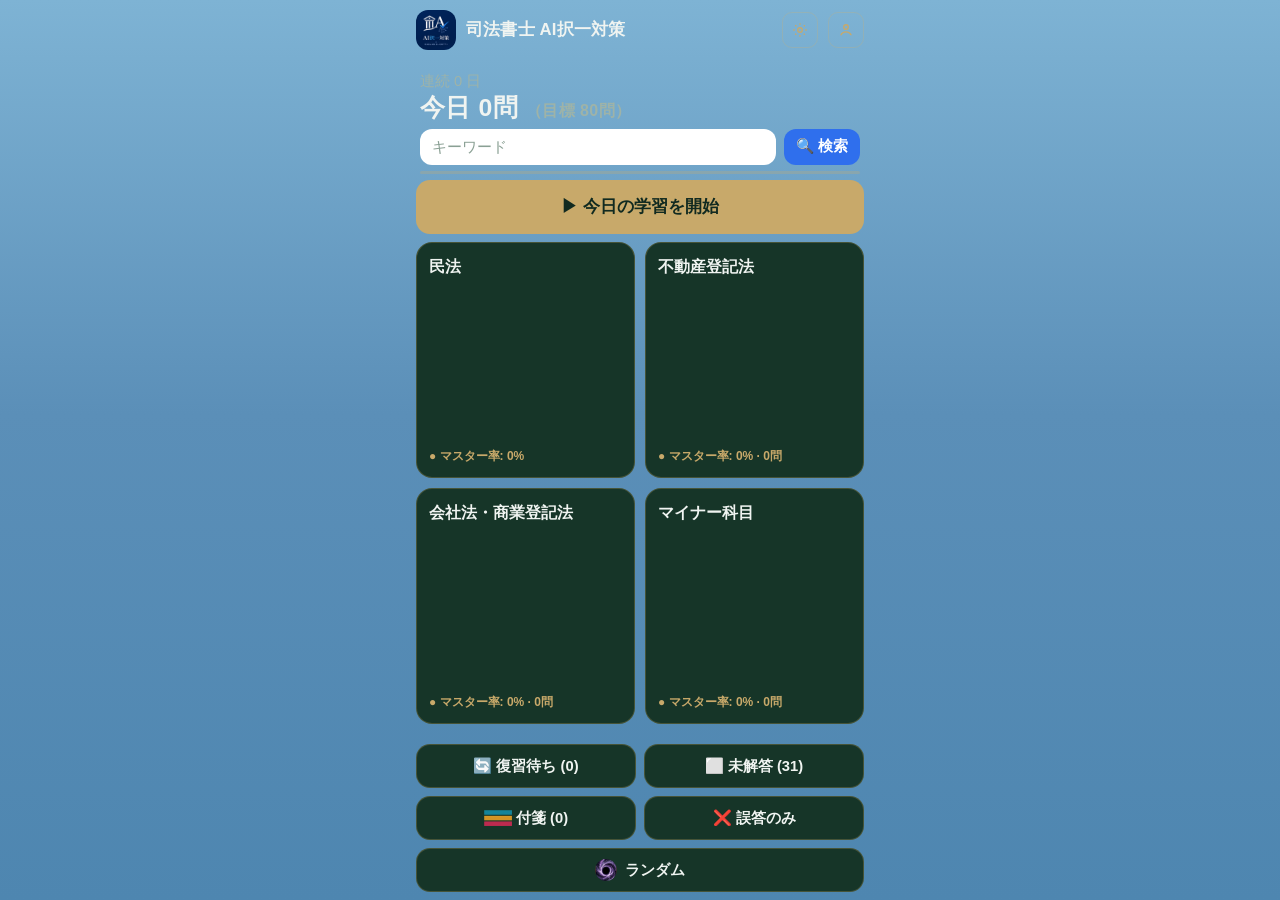
==== index.html @ 96d65d73 "Keep the home background a fixed sky blue. Understanding colors stay on the quiz only. Home, setting" ====
<!doctype html>
<html lang="ja">
<head>
<meta charset="utf-8">
<meta name="viewport" content="width=device-width, initial-scale=1, viewport-fit=cover">
<meta name="theme-color" content="#5B8FB8">
<title>AI択一対策</title>
<link rel="stylesheet" href="styles.css">
<link rel="manifest" href="manifest.webmanifest">
<link rel="icon" type="image/png" sizes="192x192" href="icon-192.png">
<link rel="icon" type="image/png" sizes="512x512" href="icon-512.png">
<link rel="apple-touch-icon" href="apple-touch-icon.png">
<meta name="apple-mobile-web-app-capable" content="yes">
<meta name="mobile-web-app-capable" content="yes">
<meta name="apple-mobile-web-app-status-bar-style" content="black-translucent">
<meta name="apple-mobile-web-app-title" content="AI択一対策">
</head>
<body>
<div id="app"></div>
<script src="app.js"></script>
<script>
if ("serviceWorker" in navigator) {
  window.addEventListener("load", () => {
    navigator.serviceWorker.register("sw.js").then(reg => {
      reg.update();
      document.addEventListener("visibilitychange", () => { if (document.visibilityState === "visible") reg.update(); });
    }).catch(e => console.warn("Service Worker の登録に失敗しました", e));
  });
}
</script>
</body>
</html>
---- styles.css ----
:root{
  --bg:#0D231A;
  --bg-2:#112A20;
  --card:#163528;
  --line:rgba(212,175,106,.25);
  --gold:#C8A96A;
  --gold-ink:#112A20;
  --green:#2E6F4E;
  --green-em:#5CD696;
  --text:#F0F4F1;
  --sub:#9EB3A8;
  --red:#E15B5B;
  --blue:#8EB4CC;
  --shadow:0 12px 32px rgba(0,0,0,.28);
  --jp:"Hiragino Sans","Hiragino Kaku Gothic ProN","Noto Sans JP","Yu Gothic UI","Yu Gothic",Meiryo,sans-serif;
}
*{box-sizing:border-box}
html,body{margin:0;min-height:100%;background:linear-gradient(180deg,#7EB3D4 0%,#5B8FB8 46%,#4E86B0 100%);color:var(--text);font-family:var(--jp);line-height:1.55;-webkit-text-size-adjust:100%}
html.quiz-on,body.quiz-on{background:var(--bg)}
html{color-scheme:dark}
body{font-size:16px}
button,select{font-family:inherit;touch-action:manipulation}
button{cursor:pointer}
:focus-visible{outline:2px solid var(--gold);outline-offset:2px}
#app{min-height:100dvh}
html.quiz-on,body.quiz-on,html.home-on,body.home-on{height:100dvh;overflow:hidden;overscroll-behavior:none}
#app.quiz-on,#app.home-on{height:100dvh;min-height:0;overflow:hidden}
.screen{min-height:100dvh;display:flex;flex-direction:column;max-width:480px;margin:0 auto}
.scroll{flex:1;overflow:auto;padding:8px 16px 12px}
.topbar{display:flex;align-items:center;gap:10px;padding:calc(10px + env(safe-area-inset-top)) 16px 10px}
.topbar h1{margin:0;font-size:1.05rem;font-weight:700;letter-spacing:.01em}
.brand-lock{display:flex;align-items:center;gap:10px;min-width:0;flex:1}
.brand-lock img{width:40px;height:40px;border-radius:12px}
.icon-btn{width:36px;height:36px;border-radius:10px;border:1px solid var(--line);background:transparent;color:var(--gold);display:grid;place-items:center;padding:0}
.icon-btn svg{width:18px;height:18px;stroke:currentColor;fill:none;stroke-width:1.8}
.screen.home{height:100%;max-height:100%;min-height:0;overflow:hidden}
.screen.home>.topbar,.screen.home>.filters{flex-shrink:0}
.home .scroll{overflow:auto;display:flex;flex-direction:column;padding:8px 16px 12px;min-height:0;-webkit-overflow-scrolling:touch}
.summary{padding:2px 4px 6px}
.streak{margin:0;color:var(--sub);font-size:.92rem}
.goal{margin:0 0 6px;font-size:1.55rem;font-weight:700;letter-spacing:.02em;line-height:1.2}
.search-row{display:flex;gap:8px;margin:0 0 6px}
.search-input{flex:1;min-width:0;height:36px;border:0;border-radius:12px;background:#fff;color:#112A20;font-size:.95rem;font-weight:600;padding:0 12px}
.search-input::placeholder{color:#8aa094;font-weight:500}
.search-go{flex:0 0 auto;height:36px;padding:0 12px;border:0;border-radius:12px;background:#2f6fed;color:#fff;font-size:.92rem;font-weight:800}
.goal span{font-size:1rem;font-weight:600;color:var(--sub)}
.bar{height:3px;border-radius:99px;background:rgba(200,169,106,.28);overflow:hidden}
.bar i{display:block;height:100%;background:var(--gold);border-radius:99px}
.cta{width:100%;border:0;border-radius:14px;background:var(--gold);color:var(--gold-ink);font-size:1.05rem;font-weight:800;min-height:54px;padding:12px 16px}
.cta:disabled{opacity:.45}
.cta-sub{margin:8px 0 12px;text-align:center;color:var(--sub);font-size:.82rem}
.home .grid{flex:1;gap:10px;margin-top:8px;grid-template-rows:minmax(96px,1fr) minmax(96px,1fr)}
.grid{display:grid;grid-template-columns:1fr 1fr;gap:12px}
.subj{text-align:left;background:var(--card);border:1px solid var(--line);border-radius:16px;padding:14px 12px 12px;color:var(--text);min-height:108px;display:flex;flex-direction:column;gap:8px}
.subj b{font-size:.98rem}
.subj .meta-line{margin-top:auto;color:var(--gold);font-size:.75rem;font-weight:700}
.filters{display:grid;grid-template-columns:1fr 1fr;gap:8px;padding:8px 16px calc(8px + env(safe-area-inset-bottom));flex-shrink:0}
.chip{min-height:44px;border-radius:14px;border:1px solid var(--line);background:var(--card);color:var(--text);font-weight:700;font-size:.92rem;display:flex;align-items:center;justify-content:center;gap:4px;padding:6px 8px}
.chip .glyph{font-size:.95rem;line-height:1}
.chip .fusen{width:28px;height:16px;object-fit:contain;display:block;flex:0 0 auto}
.chip.on{border-color:var(--gold);color:var(--gold)}
.random-btn{grid-column:1 / -1;width:100%;min-height:44px;border-radius:14px;border:1px solid var(--line);background:var(--card);color:var(--text);font-weight:700;font-size:.92rem;display:flex;align-items:center;justify-content:center;gap:8px;padding:6px 12px}
.random-btn img{width:22px;height:22px;object-fit:cover;object-position:center;border-radius:50%;display:block;flex:0 0 22px}
.backdrop{position:fixed;inset:0;background:rgba(0,0,0,.55);z-index:20}
.sheet{position:fixed;left:0;right:0;bottom:0;z-index:21;max-width:480px;margin:0 auto;max-height:86dvh;overflow:auto;background:#163528;border:1px solid var(--line);border-bottom:0;border-radius:18px 18px 0 0;padding:14px 16px calc(18px + env(safe-area-inset-bottom));box-shadow:var(--shadow)}
.sheet-h{display:flex;align-items:center;gap:8px;margin-bottom:12px}
.sheet-h h2{margin:0;font-size:1.05rem;flex:1}
.sheet-h button{width:36px;height:36px;border-radius:10px;border:0;background:transparent;color:var(--text);font-size:1.2rem}
.sheet .cta{margin-bottom:6px}
.search-hit{width:100%;text-align:left;background:rgba(0,0,0,.18);border:1px solid var(--line);border-radius:14px;color:var(--text);padding:12px;margin:0 0 10px;display:flex;flex-direction:column;gap:4px}
.search-hit b{font-size:.95rem}
.search-hit span{font-size:.88rem;line-height:1.45}
.search-hit small{color:var(--sub);font-size:.75rem}
.field{width:100%;text-align:left;background:transparent;border:0;border-top:1px solid rgba(212,175,106,.18);color:var(--text);padding:12px 2px;display:flex;flex-direction:column;gap:6px}
.field:disabled{opacity:.4}
.field .row{display:flex;justify-content:space-between;gap:8px;font-size:.95rem}
.field small{color:var(--gold);font-weight:700}
.qnav{display:flex;align-items:center;gap:8px;padding:calc(8px + env(safe-area-inset-top)) 12px 8px;border-bottom:1px solid var(--gold)}
.qnav h2{margin:0;flex:1;text-align:center;font-size:.92rem;font-weight:700}
.qnav button{border:0;background:transparent;color:var(--text);min-height:40px;padding:0 6px;font-weight:700}
.qmeta{display:flex;align-items:center;gap:8px;padding:10px 16px 0;color:var(--sub);font-size:.85rem}
.qstep{display:flex;align-items:center;gap:2px}
.qstep button{min-width:44px;min-height:44px;border:0;background:transparent;color:var(--gold);font-size:1.25rem;font-weight:700;padding:0}
.qstep-gap{width:44px;flex:0 0 44px}
.qmeta .sp{flex:1;min-width:0}
.qmeta select{background:transparent;color:var(--text);border:0;font-weight:700;flex:0 1 auto;max-width:5.5rem;min-width:0;position:relative;z-index:1}
.mark{position:relative;z-index:2;flex:0 0 44px;border:1px solid var(--line);background:transparent;color:var(--sub);width:44px;min-width:44px;min-height:44px;border-radius:12px;padding:0;display:grid;place-items:center}
.mark .fusen{width:30px;height:18px;object-fit:contain;display:block}
.mark.on{background:var(--gold);color:var(--gold-ink);border-color:var(--gold)}
.screen.quiz{height:100%;max-height:100%;min-height:0;overflow:hidden}
.qnav,.qmeta{flex-shrink:0}
.qbody{flex:1;min-height:0;overflow:hidden;padding:16px 16px 8px}
.qbody.revealed{overflow:auto;-webkit-overflow-scrolling:touch}
.stem{margin:0;font-size:1.05rem;line-height:1.75}
.stem .hl{color:inherit;text-decoration:none}
.revealed .stem .hl{color:var(--gold);text-decoration:underline;text-underline-offset:3px}
.ox{flex-shrink:0;display:grid;grid-template-columns:1fr 1fr;gap:16px;padding:8px 16px calc(16px + env(safe-area-inset-bottom))}
.ox button{min-height:120px;border-radius:18px;border:1px solid var(--line);background:#12261c;color:var(--text);font-size:3.4rem;line-height:1}
.ox .o{color:#d7efe2;border-color:rgba(92,214,150,.45)}
.ox .x{color:#ffc1bd;border-color:rgba(225,91,91,.45)}
.explain{background:transparent;padding:0 0 8px}
.explain h3{margin:0 0 6px;font-size:1.02rem}
.explain h3.ok{color:var(--green-em)}
.explain h3.ng{color:#ffb4b0}
.explain .judge{margin:0 0 8px;color:var(--sub);font-size:.88rem}
.explain p{margin:0 0 10px}
.explain strong{color:var(--gold);font-weight:800}
.trap{border:1px solid var(--gold);background:rgba(200,169,106,.12);border-radius:12px;padding:10px 12px;margin:0 0 8px}
.trap .pill{display:inline-block;background:var(--gold);color:var(--gold-ink);font-size:.75rem;font-weight:800;border-radius:999px;padding:2px 8px;margin-bottom:6px}
.rates{flex-shrink:0;display:grid;grid-template-columns:repeat(3,minmax(0,1fr));gap:8px;padding:8px 16px 4px}
.rates button{min-height:64px;border-radius:12px;border:1px solid var(--line);color:var(--text);font-weight:800;display:flex;flex-direction:column;align-items:center;justify-content:center;gap:1px;line-height:1.2}
.rates .n{font-size:1rem}
.rates .t{font-size:.72rem;font-weight:700}
.rates .due{font-size:.62rem;font-weight:700;opacity:.9}
.rates .g{background:#2E6F4E}
.rates .b{background:#1a3344}
.rates .r{background:#6a2a30}
.next-rev{flex-shrink:0;margin:0;padding:2px 16px 0;color:var(--sub);font-size:.78rem}
.hint{flex-shrink:0;margin:0;padding:0 16px calc(12px + env(safe-area-inset-bottom));text-align:center;color:var(--sub);font-size:.72rem}
.toast{margin:8px 16px;color:var(--gold);font-size:.85rem;text-align:center}
.set-label{display:block;margin:16px 0 8px;font-weight:700}
.set-input{width:100%;min-height:48px;border-radius:12px;border:1px solid var(--line);background:#12261c;color:var(--text);font-size:1.25rem;font-weight:700;padding:8px 12px}
.set-note{margin:8px 0 0;color:var(--sub);font-size:.9rem;line-height:1.7}
.set-preview{margin:16px 0 0;color:var(--text);font-size:.98rem;line-height:1.7}
.nowrap{white-space:nowrap}
.danger{width:100%;min-height:48px;margin-top:18px;border-radius:12px;border:1px solid var(--red);background:transparent;color:#ffb4b0;font-weight:800}
.hist-summary{margin:0 0 12px;padding-bottom:12px;border-bottom:1px solid rgba(212,175,106,.22)}
.hist-card{margin:0 0 12px;padding:2px 14px;border:1px solid var(--line);border-radius:16px;background:var(--card)}
.hist-item{padding:14px 0;border-top:1px solid rgba(212,175,106,.18)}
.hist-card .hist-item:first-child{border-top:0}
.hist-item b{display:block;font-size:1.05rem;font-weight:800}
.hist-item .ok{color:#5CD696}
.hist-item .ng{color:#E15B5B}
.hist-item .when{display:block;margin-top:4px;color:var(--sub);font-size:.88rem;font-weight:500}
html.quiz-on.tint-3,body.quiz-on.tint-3{background:radial-gradient(880px 380px at 50% -8%,rgba(46,140,90,.35),transparent 62%),#082a16}
html.quiz-on.tint-2,body.quiz-on.tint-2{background:radial-gradient(880px 380px at 50% -8%,rgba(80,140,190,.32),transparent 62%),#10202c}
html.quiz-on.tint-1,body.quiz-on.tint-1{background:radial-gradient(880px 380px at 50% -8%,rgba(200,50,60,.38),transparent 62%),#30080e}
body.quiz-on.tint-3 .ox button{background:#104828}
body.quiz-on.tint-2 .ox button{background:#163044}
body.quiz-on.tint-1 .ox button{background:#4a1820}
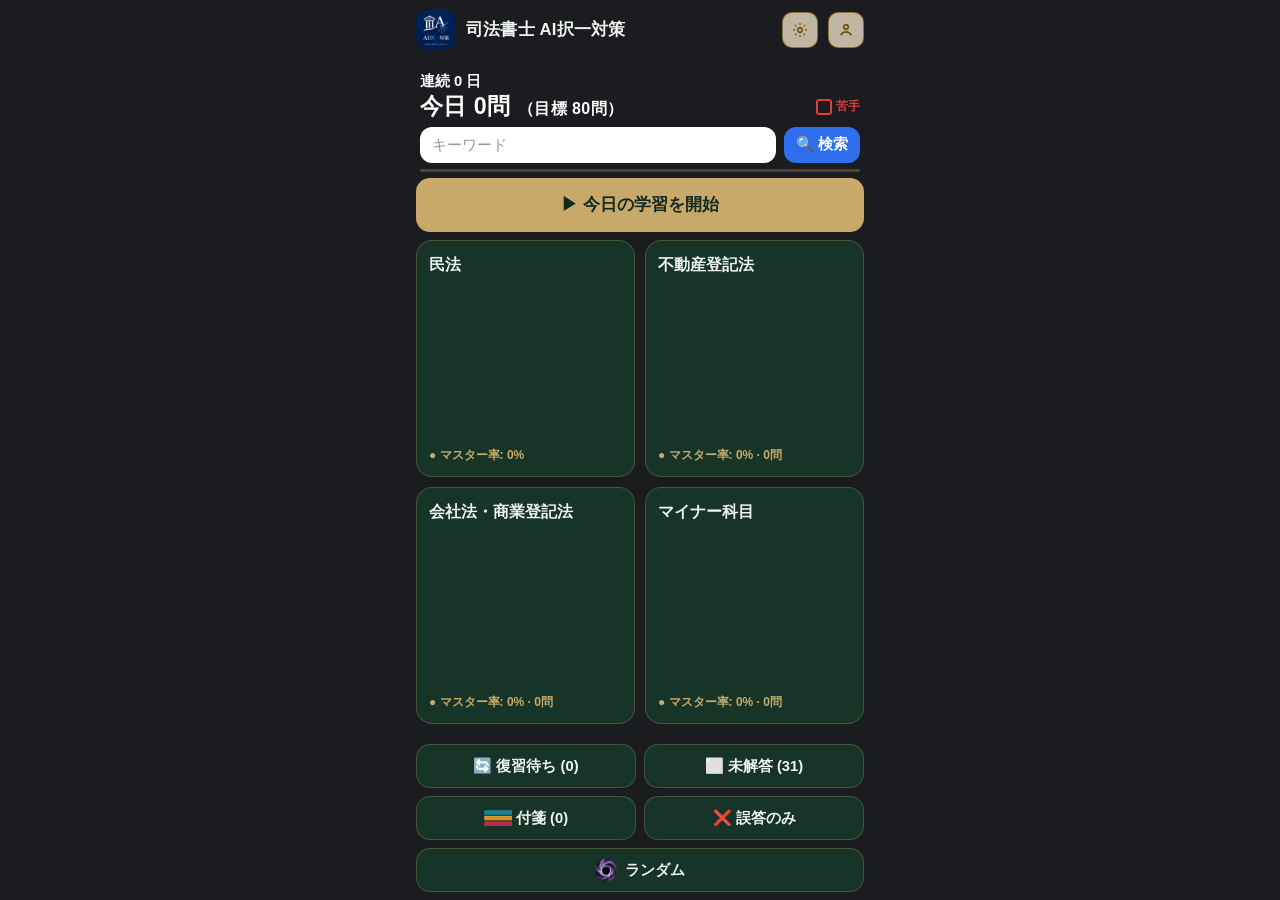
==== commit 4d78ab90: "Switch the home background to soft charcoal. ホームは #1A1C1F にし、空色をやめます。理解度の色は問題画面だけです。ランダムボタンはフィルタチップと" ====
--- a/index.html
+++ b/index.html
@@ -3,7 +3,7 @@
 <head>
 <meta charset="utf-8">
 <meta name="viewport" content="width=device-width, initial-scale=1, viewport-fit=cover">
-<meta name="theme-color" content="#5B8FB8">
+<meta name="theme-color" content="#1A1C1F">
 <title>AI択一対策</title>
 <link rel="stylesheet" href="styles.css">
 <link rel="manifest" href="manifest.webmanifest">
--- a/styles.css
+++ b/styles.css
@@ -15,7 +15,8 @@
   --jp:"Hiragino Sans","Hiragino Kaku Gothic ProN","Noto Sans JP","Yu Gothic UI","Yu Gothic",Meiryo,sans-serif;
 }
 *{box-sizing:border-box}
-html,body{margin:0;min-height:100%;background:linear-gradient(180deg,#7EB3D4 0%,#5B8FB8 46%,#4E86B0 100%);color:var(--text);font-family:var(--jp);line-height:1.55;-webkit-text-size-adjust:100%}
+html,body{margin:0;min-height:100%;background:var(--bg);color:var(--text);font-family:var(--jp);line-height:1.55;-webkit-text-size-adjust:100%}
+html.home-on,body.home-on{background:#1A1C1F}
 html.quiz-on,body.quiz-on{background:var(--bg)}
 html{color-scheme:dark}
 body{font-size:16px}
@@ -33,17 +34,31 @@
 .brand-lock img{width:40px;height:40px;border-radius:12px}
 .icon-btn{width:36px;height:36px;border-radius:10px;border:1px solid var(--line);background:transparent;color:var(--gold);display:grid;place-items:center;padding:0}
 .icon-btn svg{width:18px;height:18px;stroke:currentColor;fill:none;stroke-width:1.8}
+.home .icon-btn{color:#7a5610;border-color:rgba(122,86,16,.7);background:rgba(255,244,214,.72)}
+.home .icon-btn svg{stroke-width:2.35}
 .screen.home{height:100%;max-height:100%;min-height:0;overflow:hidden}
 .screen.home>.topbar,.screen.home>.filters{flex-shrink:0}
 .home .scroll{overflow:auto;display:flex;flex-direction:column;padding:8px 16px 12px;min-height:0;-webkit-overflow-scrolling:touch}
 .summary{padding:2px 4px 6px}
-.streak{margin:0;color:var(--sub);font-size:.92rem}
-.goal{margin:0 0 6px;font-size:1.55rem;font-weight:700;letter-spacing:.02em;line-height:1.2}
+.streak{margin:0;color:#fff;font-size:.92rem;font-weight:700}
+.goal-row{display:flex;align-items:center;justify-content:space-between;gap:8px;margin:0 0 6px}
+.goal{margin:0;flex:1;min-width:0;font-size:1.45rem;font-weight:700;letter-spacing:.02em;line-height:1.2}
+.goal-target{font-size:1rem;font-weight:800;color:#fff}
+.tone-white{color:#fff}
+.tone-green{color:#3dce7a}
+.tone-gold,.tone-rainbow{background-size:220% 100%;-webkit-background-clip:text;background-clip:text;color:transparent;-webkit-text-fill-color:transparent;animation:text-shine 2.4s linear infinite}
+.tone-gold{background-image:linear-gradient(100deg,#a8841c 0%,#fff6c8 42%,#e6c56a 58%,#a8841c 100%)}
+.tone-rainbow{background-image:linear-gradient(100deg,#ff5d73,#ffd15c,#5dff9a,#5dc8ff,#d15cff,#ff5d73)}
+@keyframes text-shine{0%{background-position:100% 0}100%{background-position:-100% 0}}
+@media (prefers-reduced-motion:reduce){.tone-gold,.tone-rainbow{animation:none}}
+.unk{display:inline-flex;align-items:center;gap:4px;flex:0 0 auto;border:0;background:transparent;color:#e23b3b;font-size:.72rem;font-weight:800;padding:2px 0;line-height:1}
+.unk-box{width:16px;height:16px;border:2px solid #e23b3b;border-radius:3px;background:transparent;display:grid;place-items:center;box-sizing:border-box}
+.unk.on .unk-box{background:#e23b3b}
+.unk.on .unk-box::after{content:"";width:4px;height:8px;border:solid #fff;border-width:0 2px 2px 0;transform:rotate(45deg);margin-top:-2px}
 .search-row{display:flex;gap:8px;margin:0 0 6px}
 .search-input{flex:1;min-width:0;height:36px;border:0;border-radius:12px;background:#fff;color:#112A20;font-size:.95rem;font-weight:600;padding:0 12px}
 .search-input::placeholder{color:#8aa094;font-weight:500}
 .search-go{flex:0 0 auto;height:36px;padding:0 12px;border:0;border-radius:12px;background:#2f6fed;color:#fff;font-size:.92rem;font-weight:800}
-.goal span{font-size:1rem;font-weight:600;color:var(--sub)}
 .bar{height:3px;border-radius:99px;background:rgba(200,169,106,.28);overflow:hidden}
 .bar i{display:block;height:100%;background:var(--gold);border-radius:99px}
 .cta{width:100%;border:0;border-radius:14px;background:var(--gold);color:var(--gold-ink);font-size:1.05rem;font-weight:800;min-height:54px;padding:12px 16px}
@@ -52,14 +67,26 @@
 .home .grid{flex:1;gap:10px;margin-top:8px;grid-template-rows:minmax(96px,1fr) minmax(96px,1fr)}
 .grid{display:grid;grid-template-columns:1fr 1fr;gap:12px}
 .subj{text-align:left;background:var(--card);border:1px solid var(--line);border-radius:16px;padding:14px 12px 12px;color:var(--text);min-height:108px;display:flex;flex-direction:column;gap:8px}
+.subj.m-low{background:#4c2c32}
+.subj.m-cool{background:#243848}
+.subj.m-mid{background:#1a4a36}
+.subj.m-hi{background:#146b38;color:#f3d98a;border-color:rgba(232,196,106,.7);position:relative;overflow:hidden}
+.subj.m-hi>*{position:relative;z-index:1}
+.subj.m-hi b,.subj.m-hi .meta-line{color:#f0d48a}
+.subj.m-hi::before{content:"";position:absolute;inset:-20% -40%;background:linear-gradient(115deg,transparent 36%,rgba(255,244,200,.15) 44%,rgba(255,236,170,.85) 50%,rgba(255,244,200,.15) 56%,transparent 64%);transform:translateX(-70%);animation:mastery-sweep 2.6s ease-in-out infinite;pointer-events:none}
+.subj.m-hi::after{content:"";position:absolute;left:18%;top:22%;width:5px;height:5px;border-radius:50%;background:#fff8dc;box-shadow:28px 8px 0 -1px rgba(255,236,170,.95),8px 36px 0 0 rgba(255,255,255,.75),52px 48px 0 -1px rgba(255,220,130,.8);animation:mastery-twinkle 1.6s ease-in-out infinite;pointer-events:none;z-index:2}
+@keyframes mastery-sweep{0%{transform:translateX(-80%)}45%,100%{transform:translateX(80%)}}
+@keyframes mastery-twinkle{0%,100%{opacity:.35}50%{opacity:1}}
+@media (prefers-reduced-motion:reduce){.subj.m-hi::before,.subj.m-hi::after{animation:none;opacity:.7}}
 .subj b{font-size:.98rem}
 .subj .meta-line{margin-top:auto;color:var(--gold);font-size:.75rem;font-weight:700}
 .filters{display:grid;grid-template-columns:1fr 1fr;gap:8px;padding:8px 16px calc(8px + env(safe-area-inset-bottom));flex-shrink:0}
-.chip{min-height:44px;border-radius:14px;border:1px solid var(--line);background:var(--card);color:var(--text);font-weight:700;font-size:.92rem;display:flex;align-items:center;justify-content:center;gap:4px;padding:6px 8px}
+.chip,.random-btn{background:var(--card)}
+.chip{min-height:44px;border-radius:14px;border:1px solid var(--line);color:var(--text);font-weight:700;font-size:.92rem;display:flex;align-items:center;justify-content:center;gap:4px;padding:6px 8px}
 .chip .glyph{font-size:.95rem;line-height:1}
 .chip .fusen{width:28px;height:16px;object-fit:contain;display:block;flex:0 0 auto}
 .chip.on{border-color:var(--gold);color:var(--gold)}
-.random-btn{grid-column:1 / -1;width:100%;min-height:44px;border-radius:14px;border:1px solid var(--line);background:var(--card);color:var(--text);font-weight:700;font-size:.92rem;display:flex;align-items:center;justify-content:center;gap:8px;padding:6px 12px}
+.random-btn{grid-column:1 / -1;width:100%;min-height:44px;border-radius:14px;border:1px solid var(--line);color:var(--text);font-weight:700;font-size:.92rem;display:flex;align-items:center;justify-content:center;gap:8px;padding:6px 12px}
 .random-btn img{width:22px;height:22px;object-fit:cover;object-position:center;border-radius:50%;display:block;flex:0 0 22px}
 .backdrop{position:fixed;inset:0;background:rgba(0,0,0,.55);z-index:20}
 .sheet{position:fixed;left:0;right:0;bottom:0;z-index:21;max-width:480px;margin:0 auto;max-height:86dvh;overflow:auto;background:#163528;border:1px solid var(--line);border-bottom:0;border-radius:18px 18px 0 0;padding:14px 16px calc(18px + env(safe-area-inset-bottom));box-shadow:var(--shadow)}
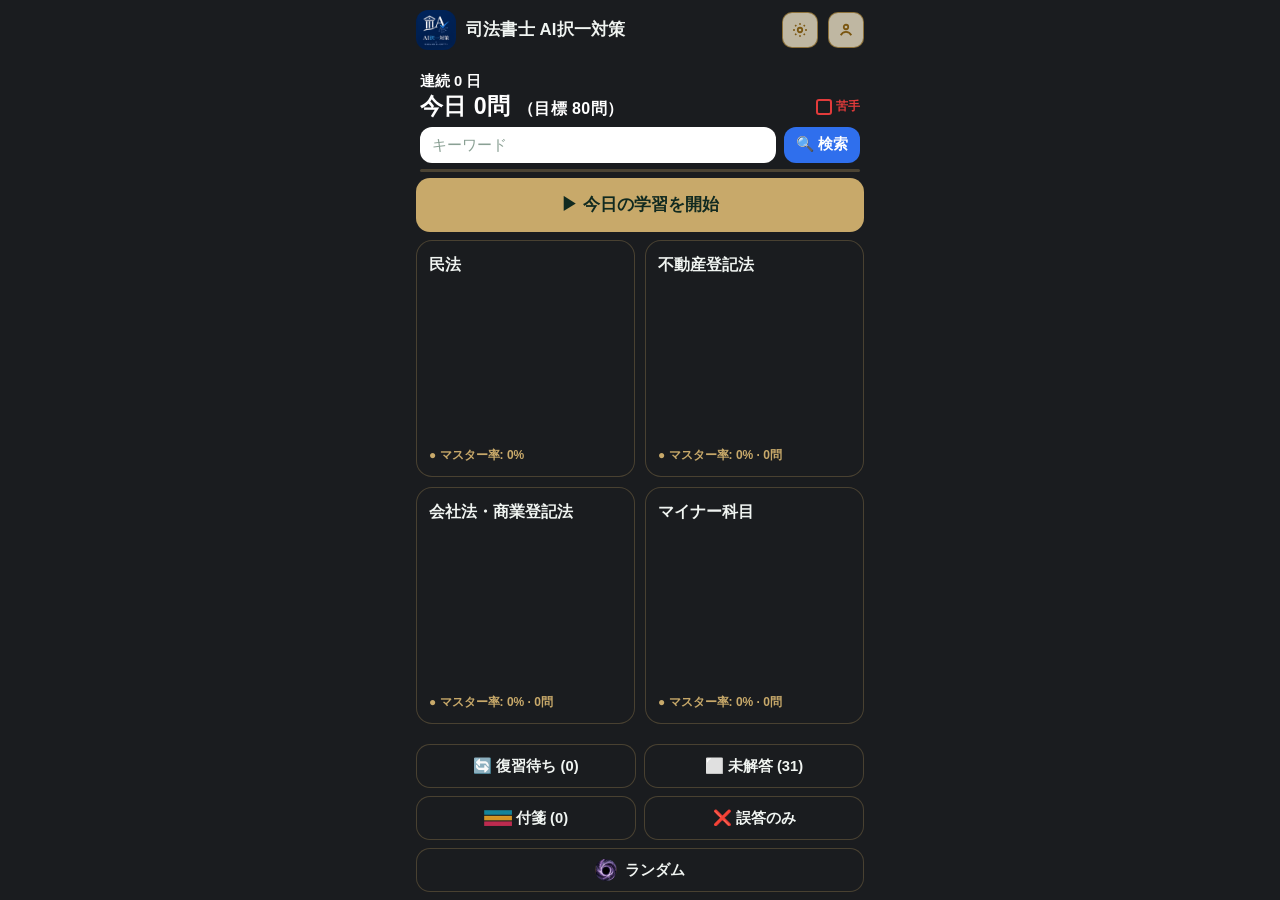
==== commit aaffe3b7: "Start today's review quiz from the progress-hub deep link. Opening ?from=progress&start=today&scope=" ====
--- a/index.html
+++ b/index.html
@@ -17,7 +17,7 @@
 </head>
 <body>
 <div id="app"></div>
-<script src="app.js"></script>
+<script src="app.js?v=59"></script>
 <script>
 if ("serviceWorker" in navigator) {
   window.addEventListener("load", () => {
--- a/styles.css
+++ b/styles.css
@@ -67,6 +67,7 @@
 .home .grid{flex:1;gap:10px;margin-top:8px;grid-template-rows:minmax(96px,1fr) minmax(96px,1fr)}
 .grid{display:grid;grid-template-columns:1fr 1fr;gap:12px}
 .subj{text-align:left;background:var(--card);border:1px solid var(--line);border-radius:16px;padding:14px 12px 12px;color:var(--text);min-height:108px;display:flex;flex-direction:column;gap:8px}
+.subj.m-zero{background:#1A1C1F}
 .subj.m-low{background:#4c2c32}
 .subj.m-cool{background:#243848}
 .subj.m-mid{background:#1a4a36}
@@ -81,7 +82,7 @@
 .subj b{font-size:.98rem}
 .subj .meta-line{margin-top:auto;color:var(--gold);font-size:.75rem;font-weight:700}
 .filters{display:grid;grid-template-columns:1fr 1fr;gap:8px;padding:8px 16px calc(8px + env(safe-area-inset-bottom));flex-shrink:0}
-.chip,.random-btn{background:var(--card)}
+.chip,.chip.on,.random-btn{background:#1A1C1F}
 .chip{min-height:44px;border-radius:14px;border:1px solid var(--line);color:var(--text);font-weight:700;font-size:.92rem;display:flex;align-items:center;justify-content:center;gap:4px;padding:6px 8px}
 .chip .glyph{font-size:.95rem;line-height:1}
 .chip .fusen{width:28px;height:16px;object-fit:contain;display:block;flex:0 0 auto}
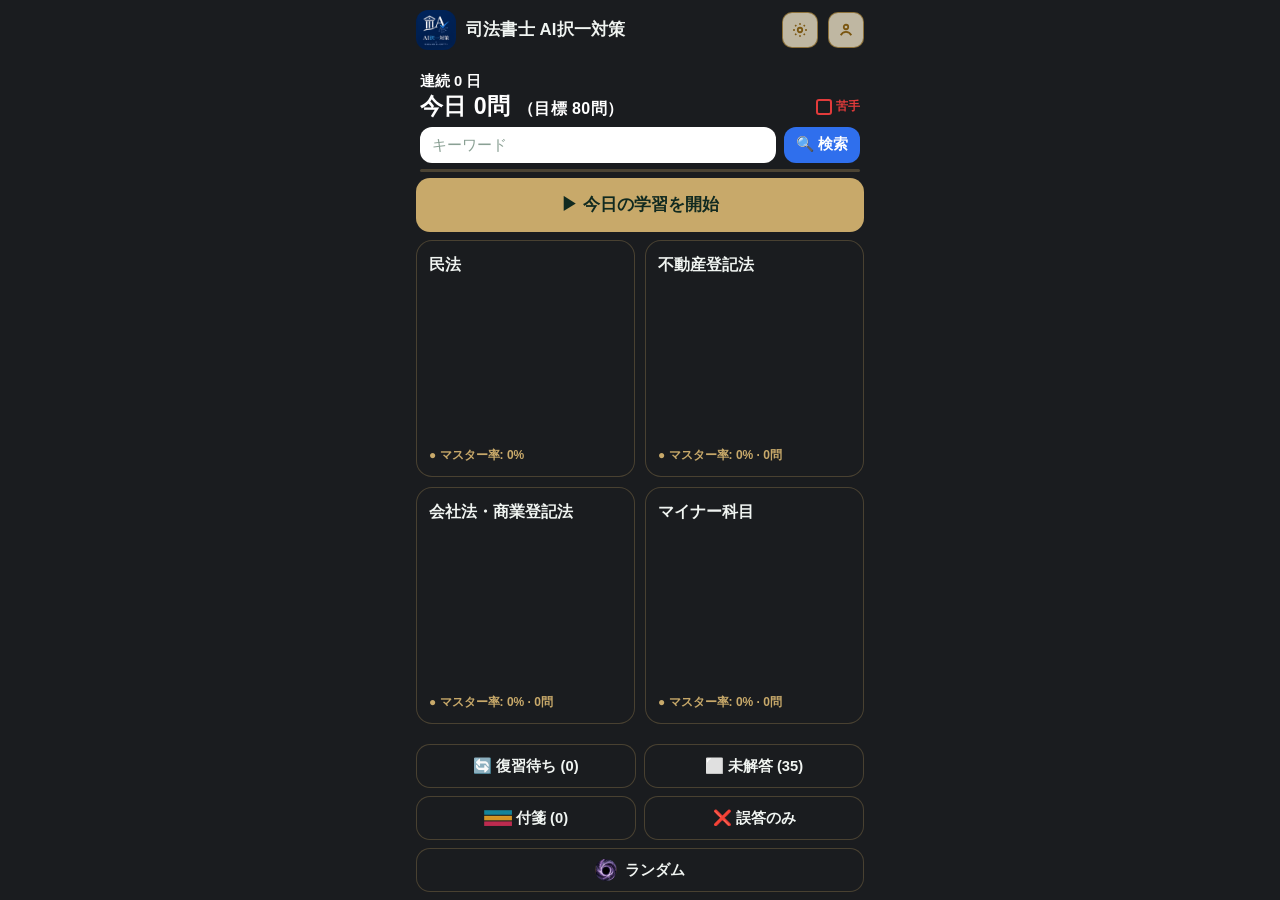
==== commit 540917de: "Add emphyteusis items 032-035 and bump the cache to v60. Append the four 永小作権 true-false limbs (214-" ====
--- a/index.html
+++ b/index.html
@@ -17,7 +17,7 @@
 </head>
 <body>
 <div id="app"></div>
-<script src="app.js?v=59"></script>
+<script src="app.js?v=60"></script>
 <script>
 if ("serviceWorker" in navigator) {
   window.addEventListener("load", () => {
